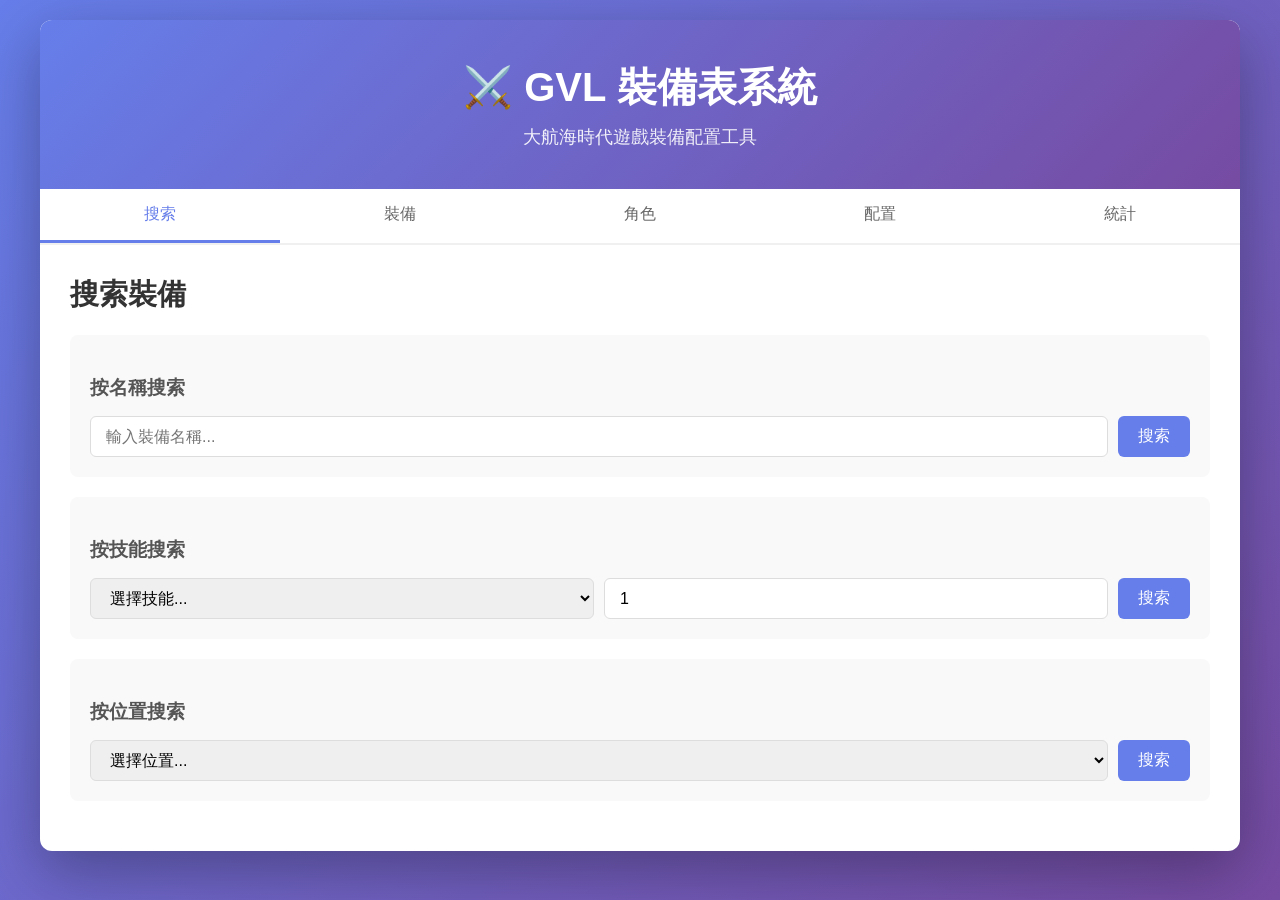
==== index.html @ e07d97b4 "feat: 新增 GitHub Pages 純前端版 Pages 只能供靜態檔，但配裝計算原本在 Flask 後端。改法是加一層 fetch 墊片， 在瀏覽器端重現 script.js 會用到的 9 " ====
<!-- 此檔由 export_static_data.py 自動產生，請勿手動修改 -->
<!DOCTYPE html>
<html lang="zh-TW">
<head>
    <meta charset="UTF-8">
    <meta name="viewport" content="width=device-width, initial-scale=1.0">
    <title>GVL 裝備表</title>
    <link rel="stylesheet" href="gvl_app/static/style.css">
</head>
<body>
    <div class="container">
        <!-- 標題 -->
        <div class="header">
            <h1>⚔️ GVL 裝備表系統</h1>
            <p class="subtitle">大航海時代遊戲裝備配置工具</p>
        </div>

        <!-- 導航標籤 -->
        <div class="tabs">
            <button class="tab-btn active" data-tab="search">搜索</button>
            <button class="tab-btn" data-tab="equipment">裝備</button>
            <button class="tab-btn" data-tab="character">角色</button>
            <button class="tab-btn" data-tab="config">配置</button>
            <button class="tab-btn" data-tab="stats">統計</button>
        </div>

        <!-- 搜索頁面 -->
        <div id="search" class="tab-content active">
            <h2>搜索裝備</h2>
            
            <div class="search-section">
                <h3>按名稱搜索</h3>
                <div class="search-form">
                    <input type="text" id="searchName" placeholder="輸入裝備名稱..." class="search-input">
                    <button onclick="searchByName()" class="btn btn-primary">搜索</button>
                </div>
            </div>

            <div class="search-section">
                <h3>按技能搜索</h3>
                <div class="search-form">
                    <select id="skillSelect" class="search-input">
                        <option value="">選擇技能...</option>
                    </select>
                    <input type="number" id="minLevel" placeholder="最小等級" value="1" class="search-input" min="1">
                    <button onclick="searchBySkill()" class="btn btn-primary">搜索</button>
                </div>
            </div>

            <div class="search-section">
                <h3>按位置搜索</h3>
                <div class="search-form">
                    <select id="positionSelect" class="search-input">
                        <option value="">選擇位置...</option>
                    </select>
                    <button onclick="searchByPosition()" class="btn btn-primary">搜索</button>
                </div>
            </div>

            <div id="searchResults" class="results-container" style="display: none;">
                <h3>搜索結果</h3>
                <div id="resultsList"></div>
            </div>
        </div>

        <!-- 裝備頁面 -->
        <div id="equipment" class="tab-content">
            <h2>所有裝備</h2>
            <div class="info-bar">
                <span id="equipmentCount">加載中...</span>
            </div>
            <div id="equipmentList" class="equipment-grid"></div>
            <div class="pagination-controls">
                <button onclick="previousPage()" class="btn">‹ 上一頁</button>
                <span id="pageInfo"></span>
                <button onclick="nextPage()" class="btn">下一頁 ›</button>
            </div>
        </div>

        <!-- 角色頁面 -->
        <div id="character" class="tab-content">
            <h2>角色配裝</h2>

            <!-- 自動配裝面板 -->
            <div class="auto-build-panel">
                <div class="auto-build-header">⚡ 自動配裝</div>
                <div class="auto-build-controls">
                    <div class="auto-build-skills-row">
                        <span class="auto-build-label">優先技能：</span>
                        <select id="autoPriority1" class="search-input auto-skill-select"><option value="">（不選）</option></select>
                        <select id="autoPriority2" class="search-input auto-skill-select"><option value="">（不選）</option></select>
                        <select id="autoPriority3" class="search-input auto-skill-select"><option value="">（不選）</option></select>
                        <select id="autoPriority4" class="search-input auto-skill-select"><option value="">（不選）</option></select>
                        <select id="autoPriority5" class="search-input auto-skill-select"><option value="">（不選）</option></select>
                    </div>
                    <div class="auto-build-options-row">
                        <label class="auto-build-label">技能上限：</label>
                        <input type="number" id="autoSkillCap" value="25" min="1" max="99" class="auto-skill-cap-input">
                        <label class="auto-build-poor-label">
                            <input type="checkbox" id="autoPoorMode"> 我窮（排除質變裝備）
                        </label>
                        <button id="autoTriggerBtn" class="btn btn-primary">🔧 自動配裝</button>
                    </div>
                </div>
                <div id="autoBuildResults" class="auto-build-results" style="display:none;"></div>
            </div>

            <div class="character-main-layout">
                <div class="character-stage-card">
                    <div class="character-controls">
                        <div class="character-control-item">
                            <label class="character-control-label" for="professionSelect">職業</label>
                            <select id="professionSelect" class="search-input">
                                <option value="通用">通用</option>
                            </select>
                        </div>
                        <div class="character-control-item">
                            <label class="character-control-label">
                                <input type="checkbox" id="sailorCheckbox">
                                航海士（選單航海士技能 +1）
                            </label>
                            <div id="sailorSkillsHint" class="character-hint"></div>
                        </div>
                    </div>

                    <div id="characterEquipmentForm" class="character-stage-inner">
                        <div id="characterLeftSlots" class="character-slot-column character-slot-column-left"></div>
                        <div class="character-avatar-panel">
                            <div class="slot-color-legend">
                                <span class="legend-item legend-cannon">■ 藍色：砲術系（砲術／水平／彈道／貫穿／速射）</span>
                                <span class="legend-item legend-boarding">■ 綠色：白兵(跳幫)系（突擊／戰術／射擊）</span>
                            </div>
                            <div class="character-avatar-figure">
                                <div class="character-avatar-title">角色</div>
                                <div class="character-avatar-subtitle">依照參考圖配置左右裝備欄位</div>
                            </div>
                        </div>
                        <div id="characterRightSlots" class="character-slot-column character-slot-column-right"></div>
                    </div>

                    <button onclick="calculateCharacterSkills()" class="btn btn-primary character-calc-btn">計算角色技能</button>
                </div>

                <div class="character-results-card">
                    <h3>角色技能結果</h3>
                    <div id="characterResults" class="results-container character-results-panel" style="display: none;">
                        <div id="characterResultsContent"></div>
                    </div>
                </div>
            </div>

            <!-- 技能分解總覽（固定在最下方，避免側欄空間不足） -->
            <div id="skillBreakdownSection" class="character-skills-block character-skills-block-bottom" style="display:none;"></div>
        </div>

        <!-- 配置頁面 -->
        <div id="config" class="tab-content">
            <h2>預設配置</h2>
            <div class="config-buttons">
                <button onclick="loadConfig('選單')" class="btn btn-secondary">查看：選單</button>
                <button onclick="loadConfig('炮船範例')" class="btn btn-secondary">查看：炮船範例</button>
            </div>
            <div id="configContent" class="config-content" style="display: none;"></div>
        </div>

        <!-- 統計頁面 -->
        <div id="stats" class="tab-content">
            <h2>數據統計</h2>
            <div id="statsContent" class="stats-content"></div>
        </div>
    </div>

    <script src="pages-api.js"></script>
    <script src="gvl_app/static/script.js"></script>
</body>
</html>
---- gvl_app/static/style.css ----
* {
    margin: 0;
    padding: 0;
    box-sizing: border-box;
}

body {
    font-family: -apple-system, BlinkMacSystemFont, 'Segoe UI', 'Microsoft YaHei', sans-serif;
    background: linear-gradient(135deg, #667eea 0%, #764ba2 100%);
    min-height: 100vh;
    padding: 20px;
}

.container {
    max-width: 1200px;
    margin: 0 auto;
    background: white;
    border-radius: 12px;
    box-shadow: 0 20px 60px rgba(0, 0, 0, 0.3);
    overflow: hidden;
}

/* 標題 */
.header {
    background: linear-gradient(135deg, #667eea 0%, #764ba2 100%);
    color: white;
    padding: 40px 20px;
    text-align: center;
}

.header h1 {
    font-size: 2.5em;
    margin-bottom: 10px;
}

.subtitle {
    font-size: 1.1em;
    opacity: 0.9;
}

/* 標籤導航 */
.tabs {
    display: flex;
    border-bottom: 2px solid #f0f0f0;
    overflow-x: auto;
}

.tab-btn {
    flex: 1;
    padding: 15px 20px;
    border: none;
    background: none;
    font-size: 1em;
    cursor: pointer;
    transition: all 0.3s ease;
    color: #666;
    font-weight: 500;
    border-bottom: 3px solid transparent;
}

.tab-btn:hover {
    color: #667eea;
    background: #f9f9f9;
}

.tab-btn.active {
    color: #667eea;
    border-bottom-color: #667eea;
}

/* 標籤內容 */
.tab-content {
    padding: 30px;
    display: none;
    animation: fadeIn 0.3s ease;
}

.tab-content.active {
    display: block;
}

@keyframes fadeIn {
    from {
        opacity: 0;
        transform: translateY(10px);
    }
    to {
        opacity: 1;
        transform: translateY(0);
    }
}

/* 標題 */
h2 {
    color: #333;
    margin-bottom: 20px;
    font-size: 1.8em;
}

h3 {
    color: #555;
    margin-top: 20px;
    margin-bottom: 15px;
    font-size: 1.2em;
}

/* 搜索表單 */
.search-section {
    background: #f9f9f9;
    padding: 20px;
    border-radius: 8px;
    margin-bottom: 20px;
}

.search-form {
    display: flex;
    gap: 10px;
    flex-wrap: wrap;
}

.search-input {
    flex: 1;
    min-width: 150px;
    padding: 10px 15px;
    border: 1px solid #ddd;
    border-radius: 6px;
    font-size: 1em;
    transition: border-color 0.3s ease;
}

.search-input:focus {
    outline: none;
    border-color: #667eea;
    box-shadow: 0 0 0 3px rgba(102, 126, 234, 0.1);
}

/* 按鈕 */
.btn {
    padding: 10px 20px;
    border: none;
    border-radius: 6px;
    font-size: 1em;
    cursor: pointer;
    transition: all 0.3s ease;
    font-weight: 500;
}

.btn-primary {
    background: #667eea;
    color: white;
}

.btn-primary:hover {
    background: #5568d3;
    transform: translateY(-2px);
    box-shadow: 0 4px 12px rgba(102, 126, 234, 0.4);
}

.btn-secondary {
    background: #f0f0f0;
    color: #333;
    margin-right: 10px;
}

.btn-secondary:hover {
    background: #e0e0e0;
    transform: translateY(-2px);
}

/* 結果容器 */
.results-container {
    background: #f9f9f9;
    padding: 20px;
    border-radius: 8px;
    margin-top: 20px;
}

.results-container h3 {
    margin-top: 0;
}

/* 裝備表 */
.equipment-table {
    width: 100%;
    border-collapse: collapse;
    margin-top: 15px;
}

.equipment-table th {
    background: #f0f0f0;
    padding: 12px;
    text-align: left;
    font-weight: 600;
    color: #333;
    border-bottom: 2px solid #ddd;
}

.equipment-table td {
    padding: 10px 12px;
    border-bottom: 1px solid #eee;
}

.equipment-table tbody tr:hover {
    background: #f9f9f9;
}

/* 裝備網格 */
.equipment-grid {
    display: grid;
    grid-template-columns: repeat(auto-fill, minmax(300px, 1fr));
    gap: 15px;
    margin-bottom: 20px;
}

.equipment-card {
    background: #f9f9f9;
    border: 1px solid #ddd;
    border-radius: 8px;
    padding: 15px;
    transition: all 0.3s ease;
    cursor: pointer;
}

.equipment-card:hover {
    transform: translateY(-4px);
    box-shadow: 0 8px 16px rgba(0, 0, 0, 0.1);
    border-color: #667eea;
}

.equipment-card-title {
    font-weight: 600;
    color: #333;
    margin-bottom: 8px;
    font-size: 1.1em;
}

.equipment-card-position {
    display: inline-block;
    background: #667eea;
    color: white;
    padding: 4px 12px;
    border-radius: 20px;
    font-size: 0.85em;
    margin-bottom: 10px;
}

.equipment-card-skills {
    font-size: 0.9em;
    color: #666;
}

.skill-item {
    display: inline-block;
    background: #e8f0ff;
    color: #667eea;
    padding: 4px 10px;
    border-radius: 4px;
    margin-right: 6px;
    margin-top: 4px;
}

.skill-item--high {
    background: #ffe566;
    color: #7a5c00;
    font-weight: 700;
}

/* 裝備選單底色：砲術系 / 白兵系 */
select.slot-cannon {
    background-color: #cce5ff;
    color: #004085;
}

select.slot-boarding {
    background-color: #d4edda;
    color: #155724;
}

/* 顏色說明圖例 */
.slot-color-legend {
    display: flex;
    flex-wrap: wrap;
    gap: 10px;
    padding: 8px 12px;
    background: #f0f4fa;
    border-radius: 6px;
    font-size: 0.85em;
    margin-bottom: 8px;
}

.legend-item {
    display: inline-flex;
    align-items: center;
    gap: 6px;
    padding: 3px 10px;
    border-radius: 4px;
    font-weight: 500;
}

.legend-cannon {
    background-color: #cce5ff;
    color: #004085;
}

.legend-boarding {
    background-color: #d4edda;
    color: #155724;
}

/* 分頁控件 */
.pagination-controls {
    text-align: center;
    margin-top: 20px;
}

#pageInfo {
    margin: 0 15px;
    font-weight: 500;
}

/* 配置內容 */
.config-buttons {
    margin-bottom: 20px;
}

.config-content {
    background: #f9f9f9;
    padding: 20px;
    border-radius: 8px;
}

/* 角色配裝 */
.character-main-layout {
    display: grid;
    grid-template-columns: minmax(0, 2fr) minmax(320px, 1fr);
    gap: 16px;
}

.character-stage-card,
.character-results-card {
    background: #f5f9ff;
    border: 1px solid #d5e4ff;
    border-radius: 12px;
    padding: 16px;
}

.character-controls {
    display: grid;
    grid-template-columns: repeat(auto-fit, minmax(220px, 1fr));
    gap: 12px;
    margin-bottom: 14px;
}

.character-control-item {
    background: white;
    border: 1px solid #d8e3f8;
    border-radius: 10px;
    padding: 12px;
}

.character-control-label {
    display: block;
    color: #324564;
    font-weight: 600;
    margin-bottom: 8px;
}

.character-hint {
    margin-top: 8px;
    color: #51637f;
    font-size: 0.88em;
}

.character-stage-inner {
    display: grid;
    grid-template-columns: 1fr minmax(220px, 320px) 1fr;
    gap: 14px;
    align-items: center;
    background: linear-gradient(160deg, rgba(73, 121, 186, 0.14), rgba(12, 30, 65, 0.35));
    border-radius: 12px;
    border: 1px solid rgba(112, 157, 222, 0.5);
    padding: 14px;
}

.character-slot-column {
    display: flex;
    flex-direction: column;
    gap: 10px;
}

.character-avatar-panel {
    min-height: 430px;
    display: flex;
    align-items: center;
    justify-content: center;
}

.character-avatar-figure {
    width: 100%;
    min-height: 430px;
    border-radius: 14px;
    border: 1px solid rgba(255, 255, 255, 0.3);
    background: linear-gradient(180deg, rgba(32, 74, 130, 0.3), rgba(17, 24, 39, 0.6));
    color: #f7fbff;
    display: flex;
    flex-direction: column;
    justify-content: center;
    align-items: center;
    padding: 12px;
    text-align: center;
}

.character-avatar-title {
    font-size: 1.6em;
    font-weight: 700;
    margin-bottom: 10px;
}

.character-avatar-subtitle {
    font-size: 0.92em;
    color: #ccdcf5;
}

.character-slot {
    background: rgba(7, 16, 34, 0.58);
    border: 1px solid rgba(126, 168, 230, 0.66);
    border-radius: 10px;
    padding: 10px;
}

.character-slot-label {
    display: block;
    margin-bottom: 6px;
    color: #d8e8ff;
    font-weight: 600;
}

.character-slot .search-input {
    width: 100%;
    min-width: 0;
}

.character-calc-btn {
    width: 100%;
    margin-top: 12px;
}

.character-results-panel {
    margin-top: 10px;
    background: white;
    border: 1px solid #e4edfb;
}

.character-summary {
    background: white;
    border: 1px solid #eee;
    border-radius: 8px;
    padding: 12px;
    margin-bottom: 12px;
}

.character-summary ul {
    margin-top: 8px;
    padding-left: 18px;
}

.character-skills-block {
    background: white;
    border: 1px solid #eee;
    border-radius: 8px;
    padding: 12px;
    margin-bottom: 12px;
}

.character-skills-block-bottom {
    margin-top: 18px;
}

.character-skills-block h4 {
    margin-bottom: 10px;
    color: #444;
}

.config-position {
    margin-bottom: 20px;
    padding-bottom: 20px;
    border-bottom: 1px solid #ddd;
}

.config-position:last-child {
    border-bottom: none;
}

.config-position-title {
    font-weight: 600;
    color: #667eea;
    margin-bottom: 10px;
    font-size: 1.1em;
}

.config-item {
    background: white;
    padding: 10px 15px;
    border-radius: 6px;
    margin-bottom: 8px;
    display: flex;
    justify-content: space-between;
    align-items: center;
}

.config-item-name {
    font-weight: 500;
}

.config-item-skills {
    color: #666;
    font-size: 0.9em;
}

/* 統計內容 */
.stats-content {
    display: grid;
    grid-template-columns: repeat(auto-fit, minmax(250px, 1fr));
    gap: 20px;
}

.stat-card {
    background: linear-gradient(135deg, #667eea 0%, #764ba2 100%);
    color: white;
    padding: 20px;
    border-radius: 8px;
    text-align: center;
}

.stat-card-value {
    font-size: 2.5em;
    font-weight: bold;
    margin: 10px 0;
}

.stat-card-label {
    font-size: 0.95em;
    opacity: 0.9;
}

.stat-list {
    background: #f9f9f9;
    padding: 20px;
    border-radius: 8px;
    margin-top: 20px;
}

.stat-list h3 {
    margin-top: 0;
}

.stat-list-item {
    display: flex;
    justify-content: space-between;
    padding: 10px 0;
    border-bottom: 1px solid #eee;
}

.stat-list-item:last-child {
    border-bottom: none;
}

/* 信息欄 */
.info-bar {
    background: #e8f0ff;
    color: #667eea;
    padding: 12px 15px;
    border-radius: 6px;
    margin-bottom: 20px;
}

/* 響應式設計 */
@media (max-width: 768px) {
    .header h1 {
        font-size: 1.8em;
    }

    .tabs {
        flex-wrap: wrap;
    }

    .tab-btn {
        flex: 0 1 auto;
        min-width: 100px;
    }

    .search-form {
        flex-direction: column;
    }

    .search-input {
        min-width: 100%;
    }

    .btn {
        width: 100%;
    }

    .equipment-grid {
        grid-template-columns: 1fr;
    }

    .stats-content {
        grid-template-columns: 1fr;
    }

    .character-main-layout {
        grid-template-columns: 1fr;
    }

    .character-stage-inner {
        grid-template-columns: 1fr;
    }

    .character-avatar-panel {
        min-height: 280px;
        order: -1;
    }

    .character-avatar-figure {
        min-height: 280px;
    }

    .pagination-controls {
        display: flex;
        flex-direction: column;
        gap: 10px;
    }
}

/* 技能結果表格（圖形化分欄）*/
.skill-result-table {
    width: 100%;
    border-collapse: collapse;
    font-size: 0.92em;
    margin-top: 10px;
}

.skill-result-table th {
    background: #3a5caa;
    color: white;
    padding: 8px 10px;
    text-align: center;
    font-weight: 600;
    white-space: nowrap;
}

.skill-result-table td {
    padding: 7px 10px;
    border-bottom: 1px solid #e8edf7;
    text-align: center;
}

.skill-result-table tbody tr:hover {
    background: #f0f5ff;
}

.skill-name-cell {
    text-align: left !important;
    font-weight: 600;
    min-width: 60px;
}

.skill-table-zero {
    color: #c0c0c0;
}

/* 砲術 / 白兵 行底色 */
.skill-row-cannon {
    background: #eef6ff;
}

.skill-row-cannon:hover {
    background: #d6eaff !important;
}

.skill-row-boarding {
    background: #edfaf2;
}

.skill-row-boarding:hover {
    background: #c8f0d8 !important;
}

/* 進度條欄 */
.skill-bar-cell {
    min-width: 140px;
    padding: 6px 10px !important;
}

.skill-bar-wrap {
    position: relative;
    height: 22px;
    background: #eaeaea;
    border-radius: 4px;
    overflow: hidden;
    display: flex;
    align-items: center;
}

.skill-bar {
    position: absolute;
    left: 0;
    top: 0;
    height: 100%;
    border-radius: 4px;
    transition: width 0.4s ease;
}

.skill-bar-cannon  { background: linear-gradient(90deg, #4f98e0, #1d6bcc); }
.skill-bar-boarding { background: linear-gradient(90deg, #4ec68a, #1e8a56); }
.skill-bar-neutral  { background: linear-gradient(90deg, #a07de0, #6b3db8); }

.skill-bar-label {
    position: relative;
    z-index: 1;
    font-weight: 700;
    font-size: 0.88em;
    color: #1a1a1a;
    padding-left: 6px;
}

/* 技能圖例 */
.skill-legend {
    display: flex;
    gap: 14px;
    margin-bottom: 8px;
    font-size: 0.85em;
}

.skill-legend-item {
    display: inline-flex;
    align-items: center;
    gap: 5px;
    padding: 3px 10px;
    border-radius: 4px;
    font-weight: 500;
}

/* 角色摘要列 */
.char-info-row {
    display: flex;
    gap: 10px;
    align-items: center;
    flex-wrap: wrap;
    margin-bottom: 8px;
}

.char-info-label {
    color: #555;
    font-size: 0.9em;
}

.char-info-val {
    font-weight: 700;
    color: #2a4a8a;
}

.sailor-on {
    color: #1e8a56;
}

.char-selected-label {
    margin-bottom: 4px;
    color: #333;
    font-size: 0.9em;
}

.char-selected-list {
    list-style: none;
    padding: 0;
    display: flex;
    flex-wrap: wrap;
    gap: 6px;
    margin-bottom: 8px;
}

.char-selected-list li {
    background: #e8f0ff;
    border-radius: 6px;
    padding: 4px 10px;
    font-size: 0.88em;
    color: #2a4a8a;
}

.skill-result-pos {
    display: inline-block;
    background: #667eea;
    color: white;
    padding: 1px 6px;
    border-radius: 4px;
    font-size: 0.82em;
    margin-right: 5px;
}

/* 響應式：小螢幕隱藏加成小計 / 上限欄 */
@media (max-width: 600px) {
    .skill-result-table th:nth-child(5),
    .skill-result-table td:nth-child(5),
    .skill-result-table th:nth-child(6),
    .skill-result-table td:nth-child(6) {
        display: none;
    }
}
    text-align: center;
    color: #999;
    padding: 20px;
}

/* 自動配裝面板 */
.auto-build-panel {
    background: #f0f4ff;
    border: 1px solid #c5d3f7;
    border-radius: 10px;
    padding: 14px;
    margin-bottom: 18px;
}

.auto-build-header {
    font-weight: 700;
    color: #3a5caa;
    font-size: 1.05em;
    margin-bottom: 10px;
}

.auto-build-controls {
    display: flex;
    flex-direction: column;
    gap: 10px;
}

.auto-build-skills-row {
    display: flex;
    flex-wrap: wrap;
    gap: 8px;
    align-items: center;
}

.auto-build-options-row {
    display: flex;
    flex-wrap: wrap;
    gap: 10px;
    align-items: center;
}

.auto-build-label {
    font-size: 0.9em;
    color: #444;
    white-space: nowrap;
}

.auto-skill-select {
    flex: 0 0 auto;
    min-width: 110px;
    max-width: 160px;
}

.auto-skill-cap-input {
    width: 70px;
    padding: 8px 10px;
    border: 1px solid #ddd;
    border-radius: 6px;
    font-size: 1em;
}

.auto-build-poor-label {
    display: inline-flex;
    align-items: center;
    gap: 5px;
    cursor: pointer;
    font-size: 0.9em;
    color: #444;
}

.auto-build-results {
    margin-top: 14px;
    background: white;
    border: 1px solid #dde5f8;
    border-radius: 8px;
    padding: 12px;
    overflow-x: auto;
}

.auto-build-results-header {
    font-weight: 600;
    color: #3a5caa;
    margin-bottom: 10px;
}

.auto-build-table {
    width: 100%;
    border-collapse: collapse;
    font-size: 0.9em;
}

.auto-build-table th {
    background: #3a5caa;
    color: white;
    padding: 8px 10px;
    text-align: center;
    font-weight: 600;
    white-space: nowrap;
}

.auto-build-table td {
    padding: 8px 10px;
    border-bottom: 1px solid #eee;
    text-align: center;
}

.auto-build-table tbody tr:hover {
    background: #f5f8ff;
}

.auto-build-eq-cell {
    text-align: left !important;
    word-break: break-all;
}

.auto-build-apply-btn {
    padding: 6px 14px;
    font-size: 0.9em;
}

.auto-build-hint {
    margin-top: 8px;
    font-size: 0.85em;
    color: #888;
}

.error {
    background: #fee;
    color: #c33;
    padding: 15px;
    border-radius: 6px;
    margin-bottom: 20px;
    border-left: 4px solid #c33;
}

.success {
    background: #efe;
    color: #3c3;
    padding: 15px;
    border-radius: 6px;
    margin-bottom: 20px;
    border-left: 4px solid #3c3;
}
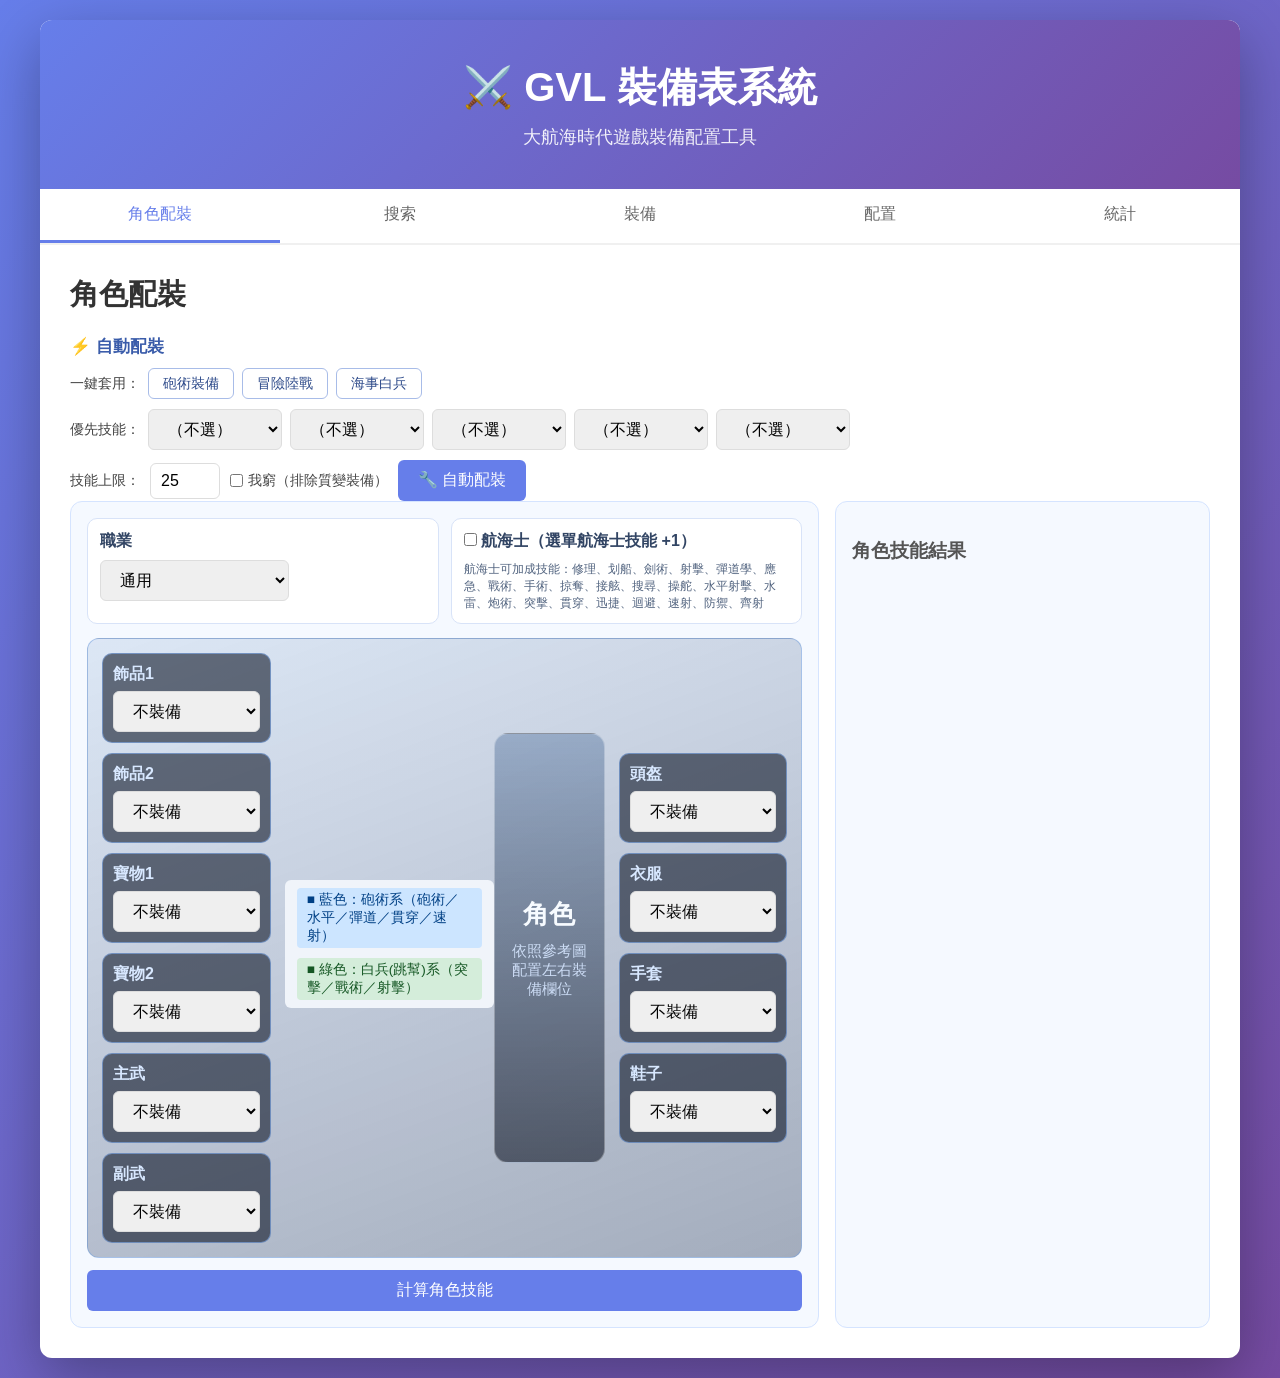
==== commit 95606f8a: "feat: 自動配裝一鍵技能組合、裝備位置篩選，角色配裝改為首頁 介面： - 自動配裝新增「砲術裝備／冒險陸戰／海事白兵」三個一鍵按鈕，點下即填入   對應優先技能並直接執行；同一組分類也用 optg" ====
--- a/index.html
+++ b/index.html
@@ -17,15 +17,15 @@
 
         <!-- 導航標籤 -->
         <div class="tabs">
-            <button class="tab-btn active" data-tab="search">搜索</button>
+            <button class="tab-btn active" data-tab="character">角色配裝</button>
+            <button class="tab-btn" data-tab="search">搜索</button>
             <button class="tab-btn" data-tab="equipment">裝備</button>
-            <button class="tab-btn" data-tab="character">角色</button>
             <button class="tab-btn" data-tab="config">配置</button>
             <button class="tab-btn" data-tab="stats">統計</button>
         </div>
 
         <!-- 搜索頁面 -->
-        <div id="search" class="tab-content active">
+        <div id="search" class="tab-content">
             <h2>搜索裝備</h2>
             
             <div class="search-section">
@@ -68,23 +68,35 @@
             <h2>所有裝備</h2>
             <div class="info-bar">
                 <span id="equipmentCount">加載中...</span>
+                <label class="equipment-filter-label">
+                    位置：
+                    <select id="equipmentPositionFilter" class="search-input">
+                        <option value="">全部</option>
+                    </select>
+                </label>
             </div>
             <div id="equipmentList" class="equipment-grid"></div>
-            <div class="pagination-controls">
+            <div id="equipmentPagination" class="pagination-controls">
                 <button onclick="previousPage()" class="btn">‹ 上一頁</button>
                 <span id="pageInfo"></span>
                 <button onclick="nextPage()" class="btn">下一頁 ›</button>
             </div>
         </div>
 
-        <!-- 角色頁面 -->
-        <div id="character" class="tab-content">
+        <!-- 角色頁面（預設首頁） -->
+        <div id="character" class="tab-content active">
             <h2>角色配裝</h2>
 
             <!-- 自動配裝面板 -->
             <div class="auto-build-panel">
                 <div class="auto-build-header">⚡ 自動配裝</div>
                 <div class="auto-build-controls">
+                    <div class="auto-build-preset-row">
+                        <span class="auto-build-label">一鍵套用：</span>
+                        <button type="button" class="btn auto-preset-btn" data-preset="砲術裝備">砲術裝備</button>
+                        <button type="button" class="btn auto-preset-btn" data-preset="冒險陸戰">冒險陸戰</button>
+                        <button type="button" class="btn auto-preset-btn" data-preset="海事白兵">海事白兵</button>
+                    </div>
                     <div class="auto-build-skills-row">
                         <span class="auto-build-label">優先技能：</span>
                         <select id="autoPriority1" class="search-input auto-skill-select"><option value="">（不選）</option></select>
--- a/gvl_app/static/style.css
+++ b/gvl_app/static/style.css
@@ -834,6 +834,40 @@
     gap: 10px;
 }
 
+.equipment-filter-label {
+    display: inline-flex;
+    align-items: center;
+    gap: 6px;
+    font-size: 0.9em;
+    white-space: nowrap;
+}
+
+.equipment-filter-label .search-input {
+    width: auto;
+    min-width: 100px;
+    padding: 4px 8px;
+}
+
+.auto-build-preset-row {
+    display: flex;
+    flex-wrap: wrap;
+    gap: 8px;
+    align-items: center;
+}
+
+.auto-preset-btn {
+    background: #fff;
+    color: #2d4a8a;
+    border: 1px solid #a8bce8;
+    padding: 5px 14px;
+    font-size: 0.9em;
+}
+
+.auto-preset-btn:hover {
+    background: #2d4a8a;
+    color: #fff;
+}
+
 .auto-build-skills-row {
     display: flex;
     flex-wrap: wrap;
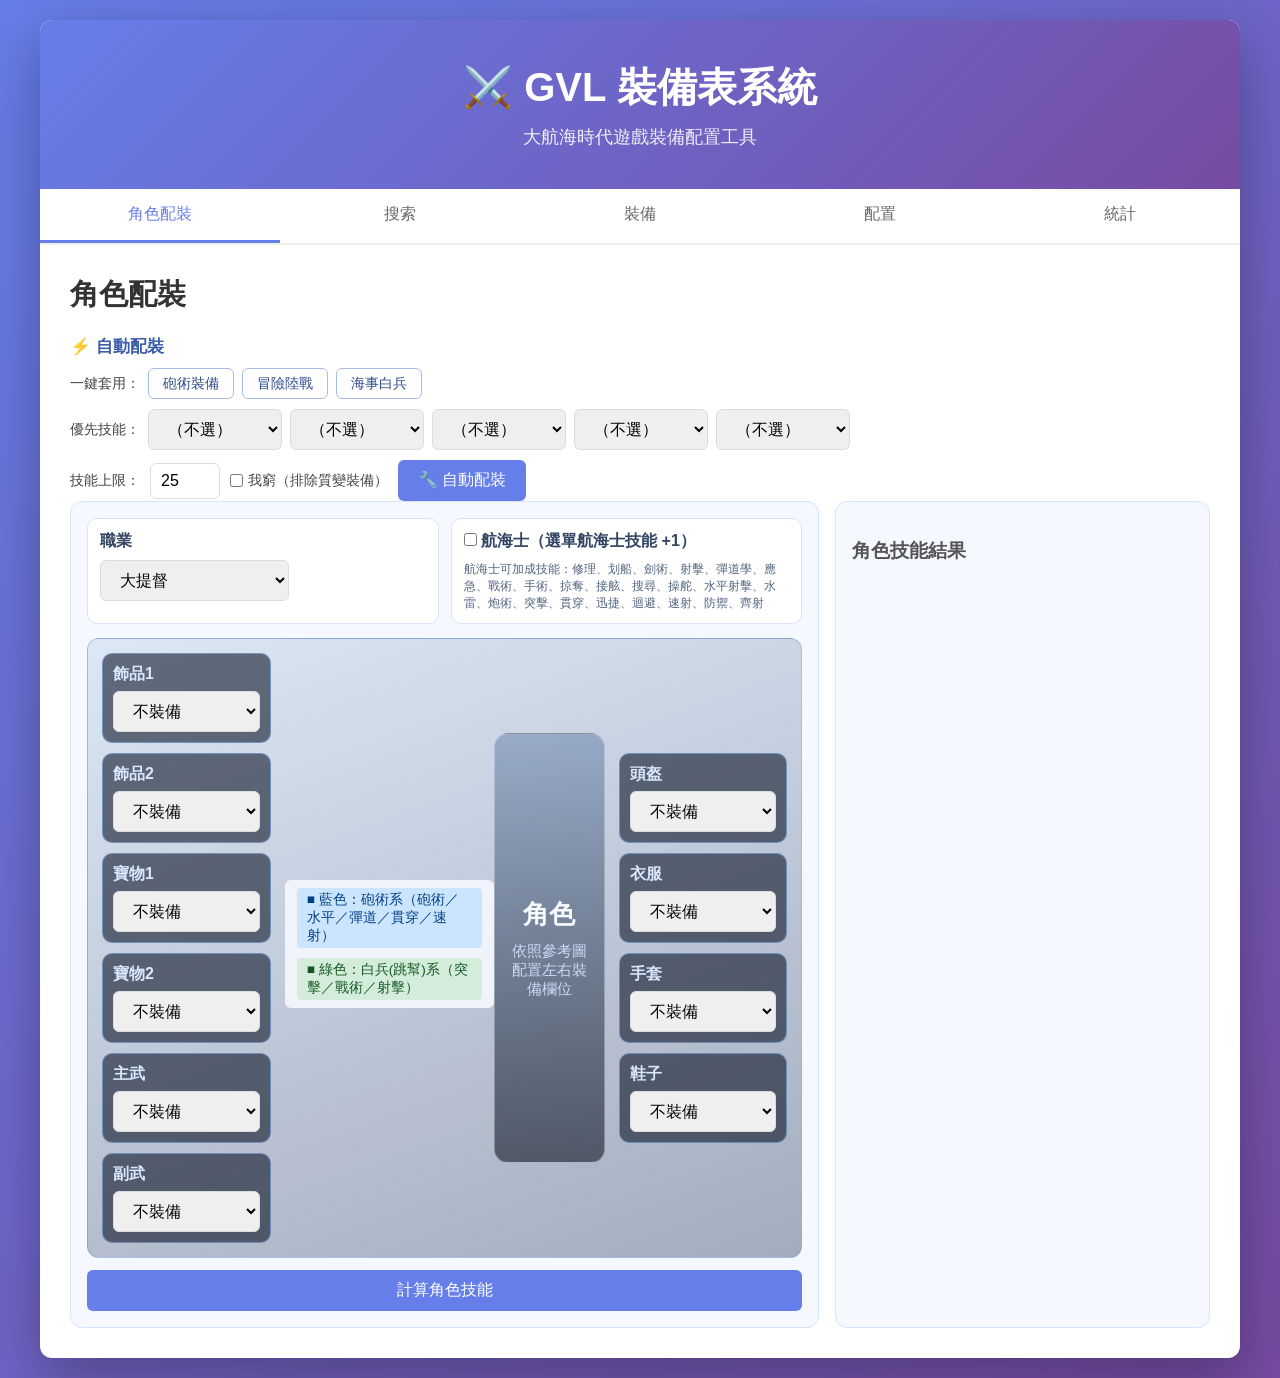
==== commit 78adb7ff: "fix: 自動配裝改以遊戲內最高值為目標，不再把技能堆過上限 原本評分把「25」套在裝備加成上，但遊戲上限是套在「最高值」（角色上限＋加成）。 結果是配裝會把單一技能堆到遠超上限、進遊戲被砍掉，其他選" ====
--- a/index.html
+++ b/index.html
@@ -106,8 +106,9 @@
                         <select id="autoPriority5" class="search-input auto-skill-select"><option value="">（不選）</option></select>
                     </div>
                     <div class="auto-build-options-row">
-                        <label class="auto-build-label">技能上限：</label>
-                        <input type="number" id="autoSkillCap" value="25" min="1" max="99" class="auto-skill-cap-input">
+                        <label class="auto-build-label" title="遊戲內技能上限，也是配裝要頂到的目標值">技能上限：</label>
+                        <input type="number" id="autoSkillCap" value="25" min="1" max="99" class="auto-skill-cap-input"
+                               title="遊戲內技能上限，也是配裝要頂到的目標值">
                         <label class="auto-build-poor-label">
                             <input type="checkbox" id="autoPoorMode"> 我窮（排除質變裝備）
                         </label>
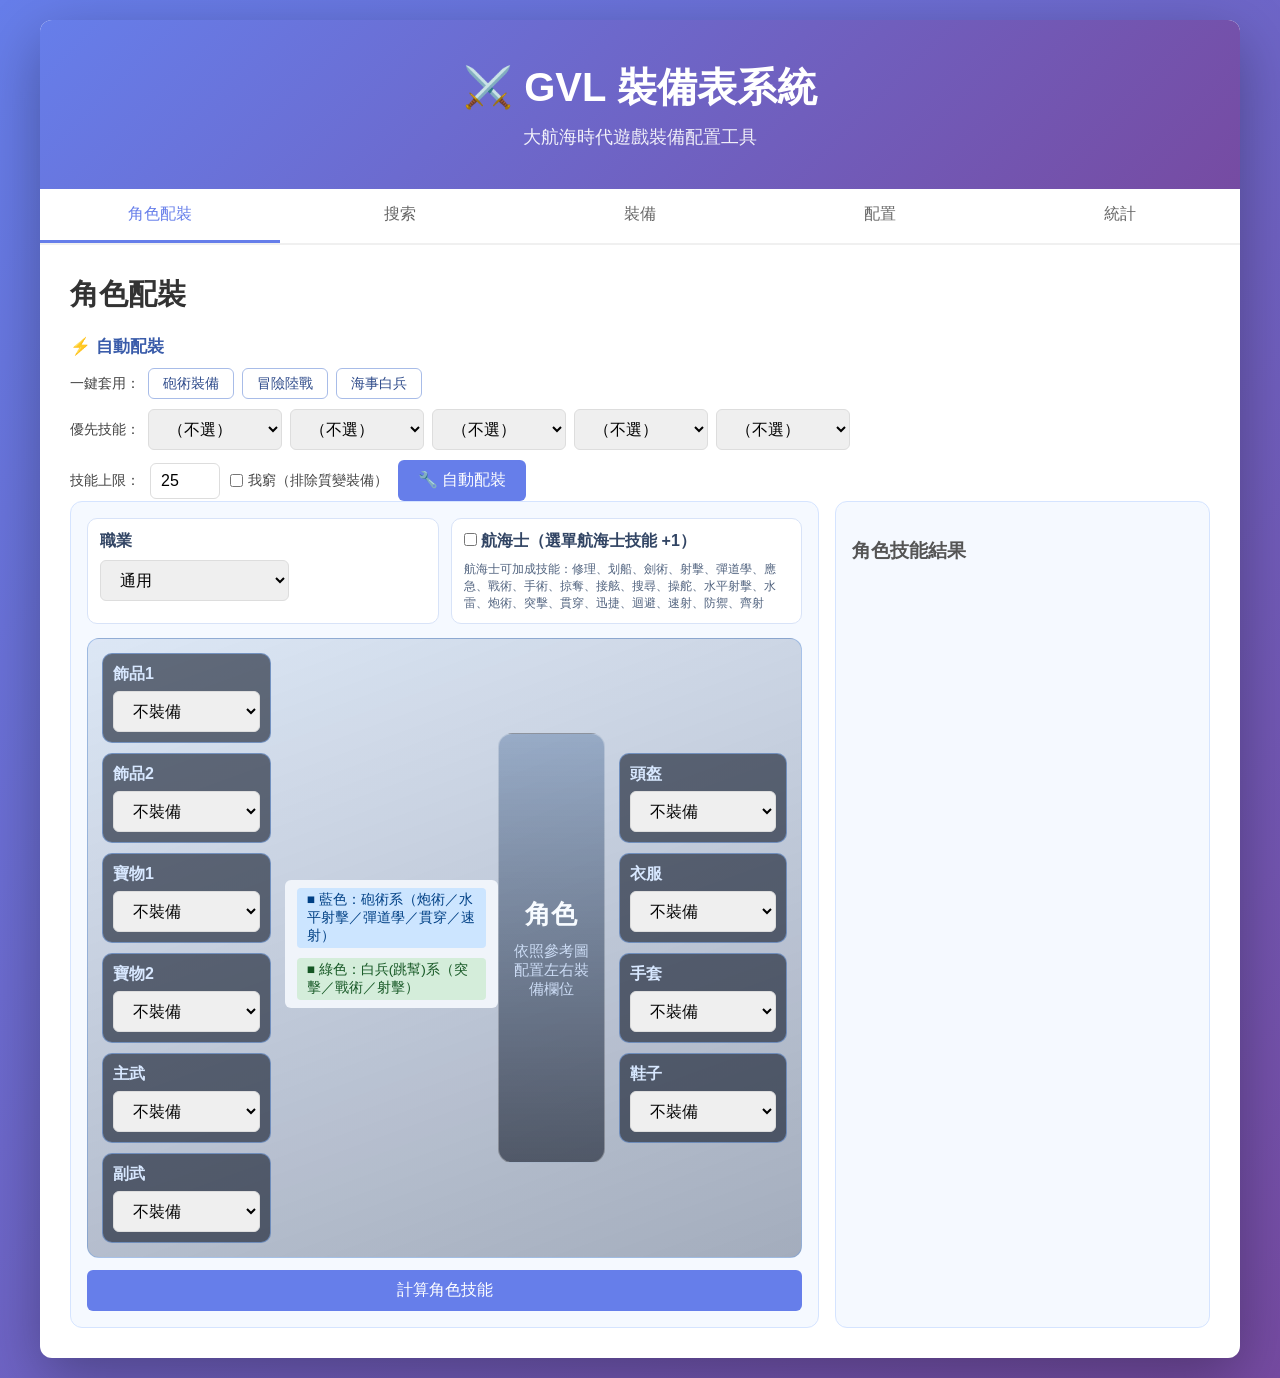
==== commit 9d1a17fa: "feat: 手機版排版大改 實測 375px 下的問題：可用內容只有 275px（body 20px + 容器 30px 的內距左右 吃掉 100px，佔螢幕 27%）、22 個觸控目標低於 44px" ====
--- a/index.html
+++ b/index.html
@@ -140,7 +140,7 @@
                         <div id="characterLeftSlots" class="character-slot-column character-slot-column-left"></div>
                         <div class="character-avatar-panel">
                             <div class="slot-color-legend">
-                                <span class="legend-item legend-cannon">■ 藍色：砲術系（砲術／水平／彈道／貫穿／速射）</span>
+                                <span class="legend-item legend-cannon">■ 藍色：砲術系（炮術／水平射擊／彈道學／貫穿／速射）</span>
                                 <span class="legend-item legend-boarding">■ 綠色：白兵(跳幫)系（突擊／戰術／射擊）</span>
                             </div>
                             <div class="character-avatar-figure">
--- a/gvl_app/static/style.css
+++ b/gvl_app/static/style.css
@@ -848,6 +848,28 @@
     padding: 4px 8px;
 }
 
+.auto-build-loading {
+    display: flex;
+    align-items: center;
+    gap: 10px;
+    padding: 14px;
+    color: #2d4a8a;
+    font-weight: 600;
+}
+
+.auto-build-spinner {
+    width: 18px;
+    height: 18px;
+    border: 3px solid #c5d3f7;
+    border-top-color: #2d4a8a;
+    border-radius: 50%;
+    animation: auto-build-spin 0.8s linear infinite;
+}
+
+@keyframes auto-build-spin {
+    to { transform: rotate(360deg); }
+}
+
 .auto-build-preset-row {
     display: flex;
     flex-wrap: wrap;
@@ -984,3 +1006,208 @@
     margin-bottom: 20px;
     border-left: 4px solid #3c3;
 }
+
+/* ── 手機版排版（≤600px）─────────────────────────────────────────────
+   手機是主要使用情境之一。重點：把被內距吃掉的寬度要回來、觸控目標放大到
+   44px、拿掉純裝飾的空佔位、把寬表格改成卡片。放在檔案最後以覆蓋前面規則。 */
+@media (max-width: 600px) {
+    /* 內距原本左右共吃掉 100px（375 中的 27%），縮到 28px */
+    body {
+        padding: 6px;
+    }
+
+    .container {
+        border-radius: 10px;
+    }
+
+    .header {
+        padding: 18px 12px;
+    }
+
+    .header h1 {
+        font-size: 1.45em;
+    }
+
+    .subtitle {
+        font-size: 0.92em;
+    }
+
+    .tab-content {
+        padding: 12px;
+    }
+
+    /* 觸控目標：手指最小可靠命中範圍約 44px */
+    .btn,
+    .search-input,
+    select.search-input,
+    input[type="text"],
+    input[type="number"] {
+        min-height: 44px;
+    }
+
+    .tabs {
+        flex-wrap: nowrap;
+        overflow-x: auto;
+    }
+
+    .tab-btn {
+        flex: 0 0 auto;
+        min-width: auto;
+        min-height: 48px;
+        padding: 12px 16px;
+        white-space: nowrap;
+    }
+
+    /* 角色配裝：改單欄，並移除只佔空間的角色圖佔位 */
+    .character-main-layout,
+    .character-stage-inner,
+    .character-controls {
+        grid-template-columns: 1fr;
+    }
+
+    .character-stage-inner {
+        padding: 10px;
+        gap: 10px;
+    }
+
+    .character-avatar-panel {
+        min-height: 0;
+        display: block;
+    }
+
+    .character-avatar-figure {
+        display: none;
+    }
+
+    .slot-color-legend {
+        font-size: 0.8em;
+    }
+
+    /* 自動配裝面板 */
+    .auto-preset-btn {
+        flex: 1 1 calc(33.333% - 6px);
+        padding: 10px 4px;
+    }
+
+    .auto-skill-select {
+        flex: 1 1 calc(50% - 4px);
+        max-width: none;
+        min-width: 0;
+    }
+
+    .auto-build-label {
+        flex: 1 0 100%;
+    }
+
+    .auto-build-options-row #autoTriggerBtn {
+        flex: 1 0 100%;
+    }
+
+    .auto-skill-cap-input {
+        width: 5em;
+    }
+
+    /* 自動配裝結果：欄位太多，改成一套一張卡片 */
+    .auto-build-table thead {
+        display: none;
+    }
+
+    .auto-build-table,
+    .auto-build-table tbody,
+    .auto-build-table tr,
+    .auto-build-table td {
+        display: block;
+        width: 100%;
+    }
+
+    .auto-build-table tr {
+        border: 1px solid #c5d3f7;
+        border-radius: 10px;
+        padding: 10px;
+        margin-bottom: 12px;
+        background: #fff;
+    }
+
+    .auto-build-table td {
+        border: none;
+        padding: 3px 0;
+    }
+
+    .auto-build-plan-cell {
+        font-weight: 700;
+        color: #3a5caa;
+        font-size: 1.05em;
+    }
+
+    /* 技能值排成一列色塊，不各佔一行
+       （選擇器要比上面的 .auto-build-table td 更精確才蓋得過去） */
+    .auto-build-table td.auto-build-skill-cell {
+        display: inline-block;
+        width: auto;
+        background: #e8f0ff;
+        color: #2d4a8a;
+        border-radius: 6px;
+        padding: 4px 8px;
+        margin: 4px 4px 0 0;
+        font-weight: 600;
+    }
+
+    .auto-build-table td.auto-build-skill-cell::before {
+        content: attr(data-label) " ";
+        font-weight: 500;
+        opacity: 0.75;
+    }
+
+    .auto-build-eq-cell::before {
+        content: attr(data-label) "：";
+        font-weight: 600;
+        color: #3a5caa;
+    }
+
+    .auto-build-eq-cell {
+        font-size: 0.9em;
+        line-height: 1.5;
+        margin-top: 6px;
+    }
+
+    .auto-build-action-cell .btn {
+        width: 100%;
+        margin-top: 8px;
+    }
+
+    /* 技能分解總覽：不再隱藏欄位，改為可橫向捲動，資料才不會看不到 */
+    .skill-result-table th:nth-child(5),
+    .skill-result-table td:nth-child(5),
+    .skill-result-table th:nth-child(6),
+    .skill-result-table td:nth-child(6) {
+        display: table-cell;
+    }
+
+    .character-results-card {
+        overflow-x: auto;
+    }
+
+    .skill-result-table {
+        min-width: 460px;
+    }
+
+    /* 核取方塊本身無法靠 min-height 放大，改用 transform 撐大命中範圍 */
+    #autoPoorMode,
+    #sailorCheckbox {
+        transform: scale(1.5);
+        margin-right: 6px;
+    }
+
+    .auto-build-poor-label,
+    .character-control-label {
+        display: inline-flex;
+        align-items: center;
+        min-height: 44px;
+    }
+
+    /* 裝備頁的位置篩選換行不擠 */
+    .info-bar {
+        flex-wrap: wrap;
+        gap: 8px;
+    }
+}
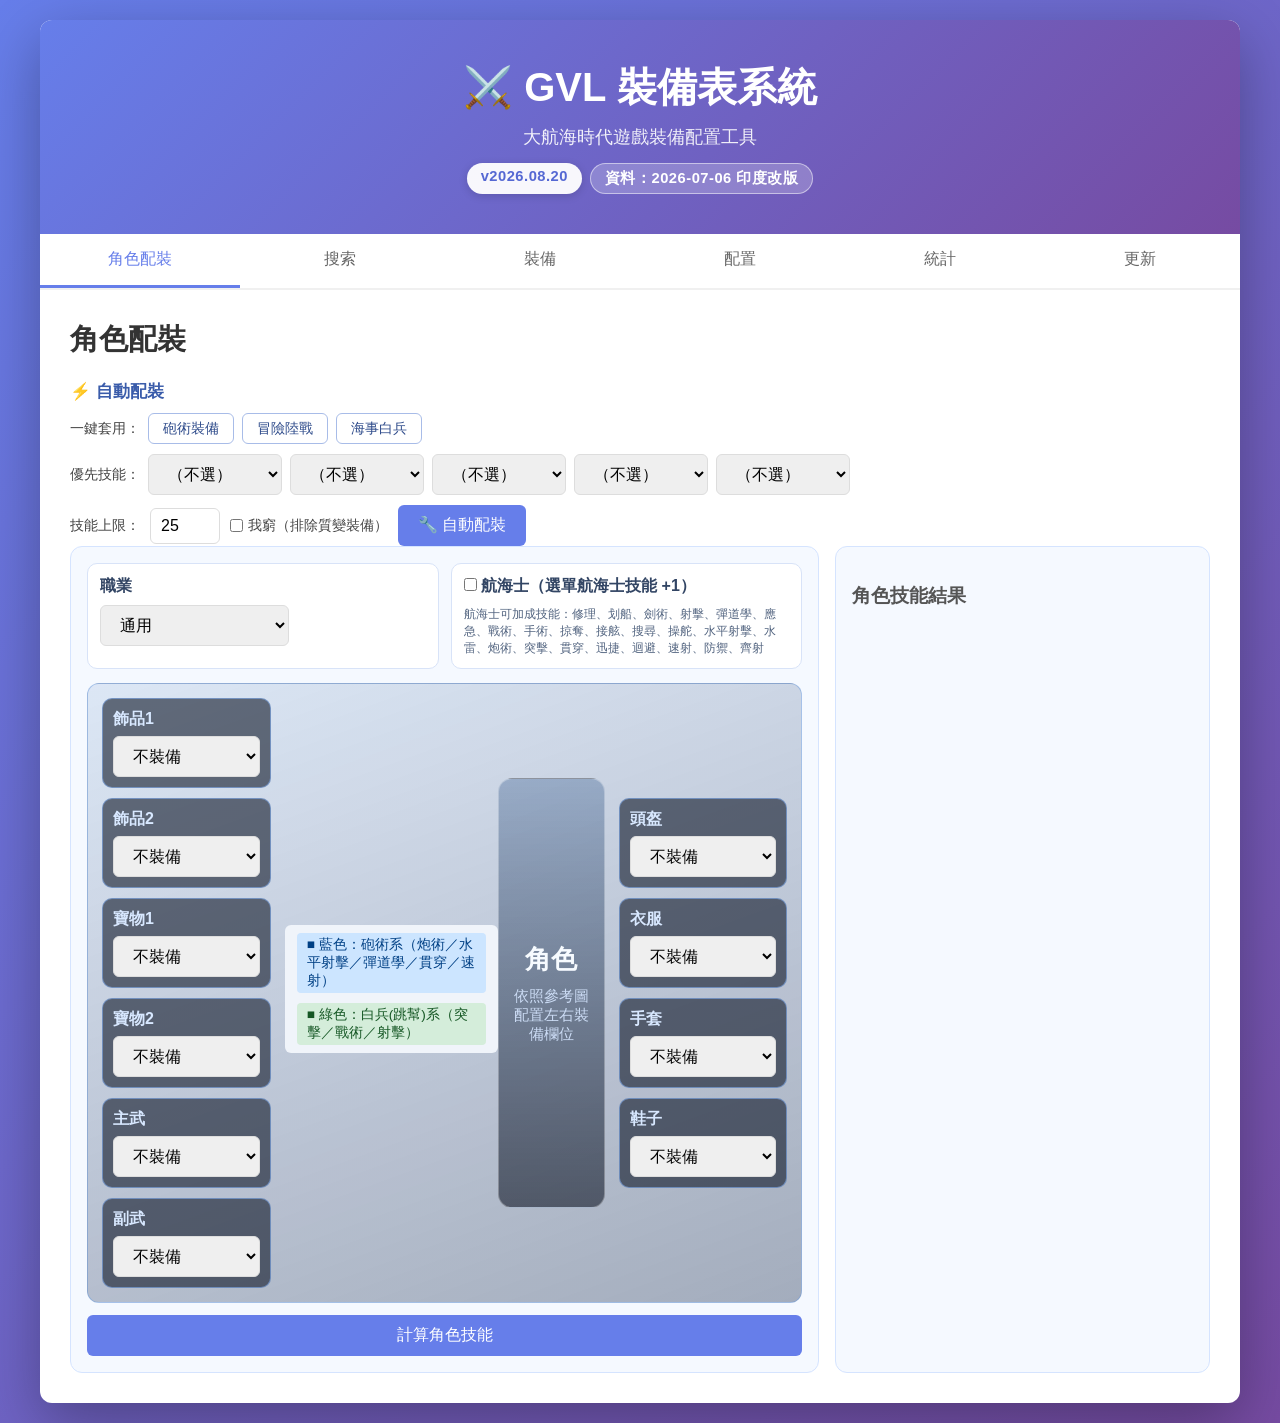
==== commit e86a3de1: "feat: 網頁加上版本標籤與更新日誌分頁 - 標題列顯示兩個標籤：程式版本 v2026.08.20，以及裝備資料對應的遊戲改版   （2026-07-06 印度改版）。後者對玩家比較有意義——可以一" ====
--- a/index.html
+++ b/index.html
@@ -13,6 +13,10 @@
         <div class="header">
             <h1>⚔️ GVL 裝備表系統</h1>
             <p class="subtitle">大航海時代遊戲裝備配置工具</p>
+            <div class="version-badges">
+                <span class="version-badge" id="appVersion"></span>
+                <span class="version-badge version-badge-data" id="dataVersion"></span>
+            </div>
         </div>
 
         <!-- 導航標籤 -->
@@ -22,6 +26,7 @@
             <button class="tab-btn" data-tab="equipment">裝備</button>
             <button class="tab-btn" data-tab="config">配置</button>
             <button class="tab-btn" data-tab="stats">統計</button>
+            <button class="tab-btn" data-tab="changelog">更新</button>
         </div>
 
         <!-- 搜索頁面 -->
@@ -181,6 +186,12 @@
             <h2>數據統計</h2>
             <div id="statsContent" class="stats-content"></div>
         </div>
+
+        <!-- 更新日誌頁面 -->
+        <div id="changelog" class="tab-content">
+            <h2>更新日誌</h2>
+            <div id="changelogList" class="changelog-list"></div>
+        </div>
     </div>
 
     <script src="pages-api.js"></script>
--- a/gvl_app/static/style.css
+++ b/gvl_app/static/style.css
@@ -1007,6 +1007,96 @@
     border-left: 4px solid #3c3;
 }
 
+/* 版本標籤（標題列） */
+.version-badges {
+    display: flex;
+    justify-content: center;
+    flex-wrap: wrap;
+    gap: 8px;
+    margin-top: 14px;
+}
+
+.version-badge {
+    display: inline-block;
+    padding: 5px 14px;
+    border-radius: 20px;
+    font-size: 0.92em;
+    font-weight: 700;
+    letter-spacing: 0.5px;
+    background: rgba(255, 255, 255, 0.95);
+    color: #5568d3;
+    box-shadow: 0 2px 8px rgba(0, 0, 0, 0.15);
+}
+
+.version-badge-data {
+    background: rgba(255, 255, 255, 0.22);
+    color: #fff;
+    font-weight: 600;
+    box-shadow: none;
+    border: 1px solid rgba(255, 255, 255, 0.5);
+}
+
+/* 更新日誌 */
+.changelog-entry {
+    background: #f5f9ff;
+    border: 1px solid #d5e4ff;
+    border-left: 4px solid #667eea;
+    border-radius: 8px;
+    padding: 14px 16px;
+    margin-bottom: 14px;
+}
+
+.changelog-date {
+    display: flex;
+    align-items: center;
+    gap: 10px;
+    font-weight: 700;
+    color: #3a5caa;
+    font-size: 1.05em;
+    margin-bottom: 8px;
+}
+
+.changelog-version {
+    background: #667eea;
+    color: #fff;
+    padding: 2px 10px;
+    border-radius: 10px;
+    font-size: 0.82em;
+}
+
+.changelog-items {
+    margin: 0;
+    padding-left: 20px;
+    color: #445;
+    line-height: 1.75;
+}
+
+.changelog-items li {
+    margin-bottom: 2px;
+}
+
+/* 自動配裝方案標籤 */
+.auto-build-tag {
+    display: inline-block;
+    margin-left: 6px;
+    padding: 2px 8px;
+    border-radius: 10px;
+    font-size: 0.78em;
+    font-weight: 700;
+    white-space: nowrap;
+    vertical-align: middle;
+}
+
+.auto-build-tag-order {
+    background: #ffe9c7;
+    color: #8a5a00;
+}
+
+.auto-build-tag-overall {
+    background: #d4edda;
+    color: #155724;
+}
+
 /* ── 手機版排版（≤600px）─────────────────────────────────────────────
    手機是主要使用情境之一。重點：把被內距吃掉的寬度要回來、觸控目標放大到
    44px、拿掉純裝飾的空佔位、把寬表格改成卡片。放在檔案最後以覆蓋前面規則。 */
@@ -1045,16 +1135,17 @@
         min-height: 44px;
     }
 
+    /* 六個分頁在 375px 下剛好放不進一行，改換行才不會有分頁被藏在畫面外 */
     .tabs {
-        flex-wrap: nowrap;
-        overflow-x: auto;
+        flex-wrap: wrap;
+        overflow-x: visible;
     }
 
     .tab-btn {
-        flex: 0 0 auto;
+        flex: 1 0 auto;
         min-width: auto;
         min-height: 48px;
-        padding: 12px 16px;
+        padding: 12px 10px;
         white-space: nowrap;
     }
 
@@ -1205,6 +1296,25 @@
         min-height: 44px;
     }
 
+    .version-badges {
+        margin-top: 10px;
+        gap: 6px;
+    }
+
+    .version-badge {
+        font-size: 0.82em;
+        padding: 4px 11px;
+    }
+
+    .changelog-entry {
+        padding: 12px;
+    }
+
+    .changelog-items {
+        padding-left: 18px;
+        font-size: 0.94em;
+    }
+
     /* 裝備頁的位置篩選換行不擠 */
     .info-bar {
         flex-wrap: wrap;
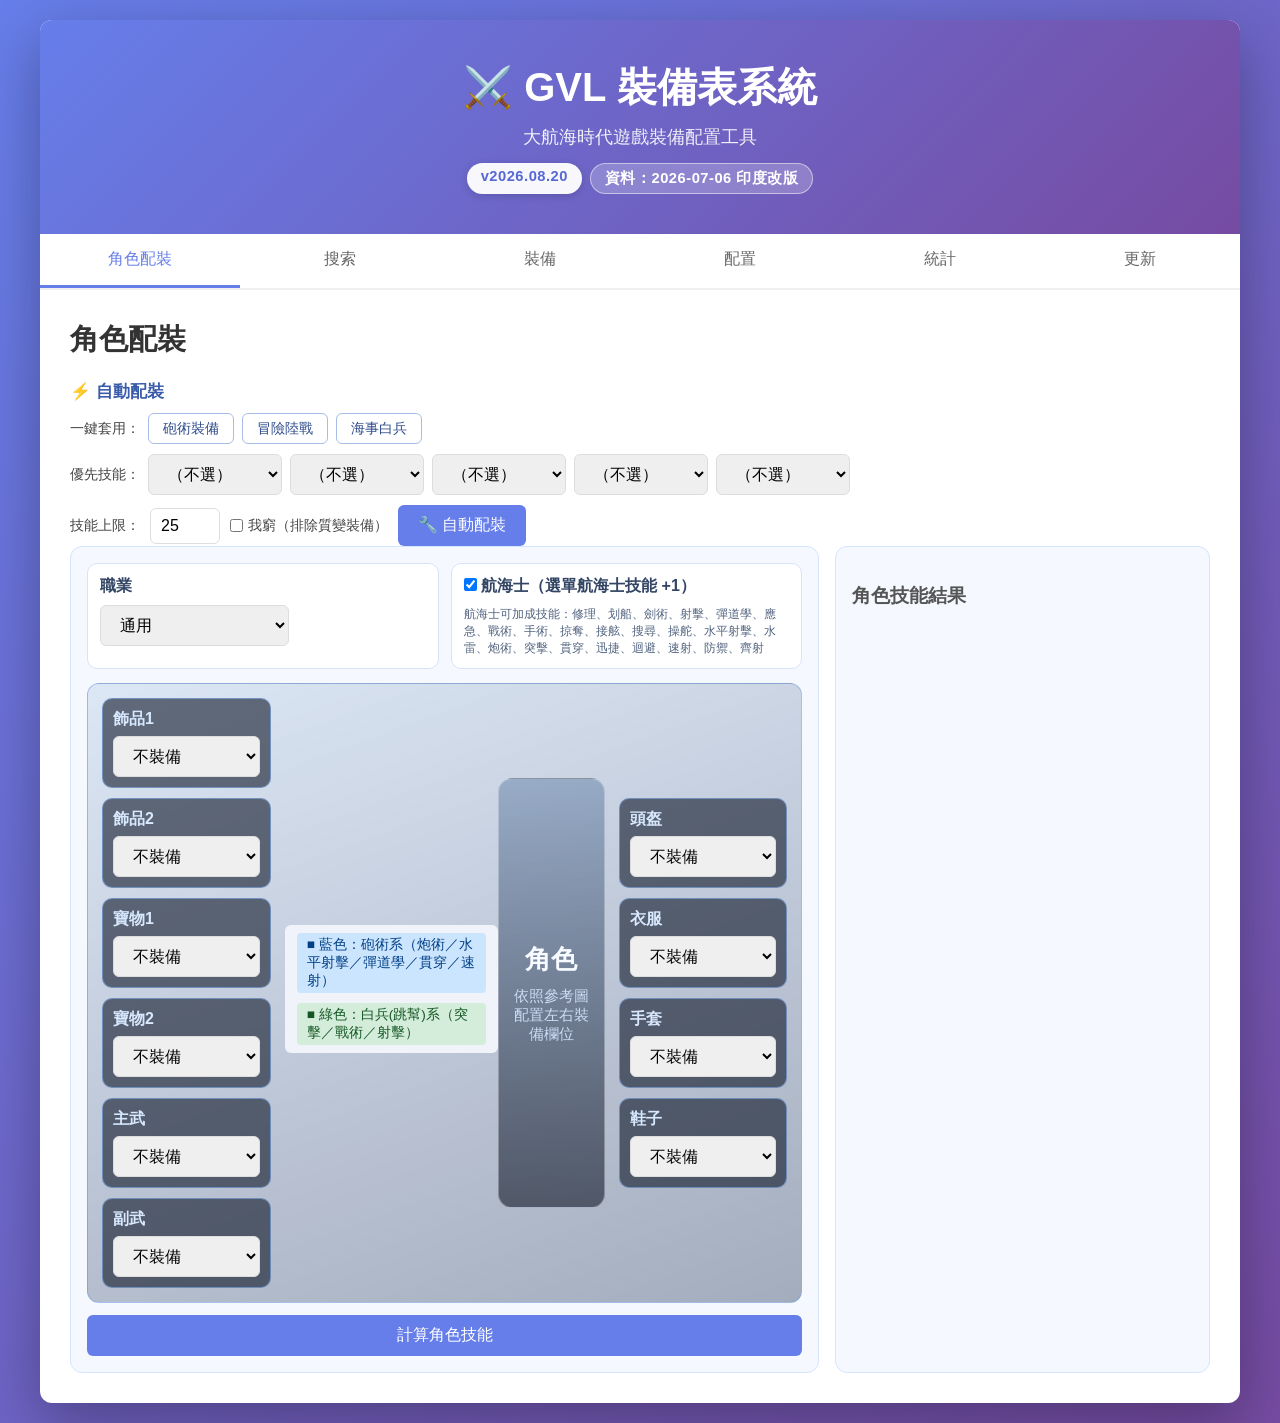
==== commit 4be86b37: "feat: 一鍵組合帶入職業，航海士預設打勾 三個一鍵按鈕已是主要入口，但職業與航海士還要手動設定，配出來的數字會低估。 現在一併帶入： - 砲術裝備 → 大提督/打撈者 - 冒險陸戰、海事白兵 → " ====
--- a/index.html
+++ b/index.html
@@ -134,7 +134,7 @@
                         </div>
                         <div class="character-control-item">
                             <label class="character-control-label">
-                                <input type="checkbox" id="sailorCheckbox">
+                                <input type="checkbox" id="sailorCheckbox" checked>
                                 航海士（選單航海士技能 +1）
                             </label>
                             <div id="sailorSkillsHint" class="character-hint"></div>
--- a/gvl_app/static/style.css
+++ b/gvl_app/static/style.css
@@ -1266,7 +1266,10 @@
         margin-top: 8px;
     }
 
-    /* 技能分解總覽：不再隱藏欄位，改為可橫向捲動，資料才不會看不到 */
+    /* 技能分解總覽：不再隱藏欄位，改為可橫向捲動，資料才不會看不到。
+       捲動要掛在表格的實際父容器 #skillBreakdownSection——技能總覽已搬到
+       頁面下方，不在 .character-results-card 裡；而 .container 是
+       overflow-x: hidden，掛錯地方表格會被裁掉且捲不到。 */
     .skill-result-table th:nth-child(5),
     .skill-result-table td:nth-child(5),
     .skill-result-table th:nth-child(6),
@@ -1274,6 +1277,7 @@
         display: table-cell;
     }
 
+    #skillBreakdownSection,
     .character-results-card {
         overflow-x: auto;
     }
